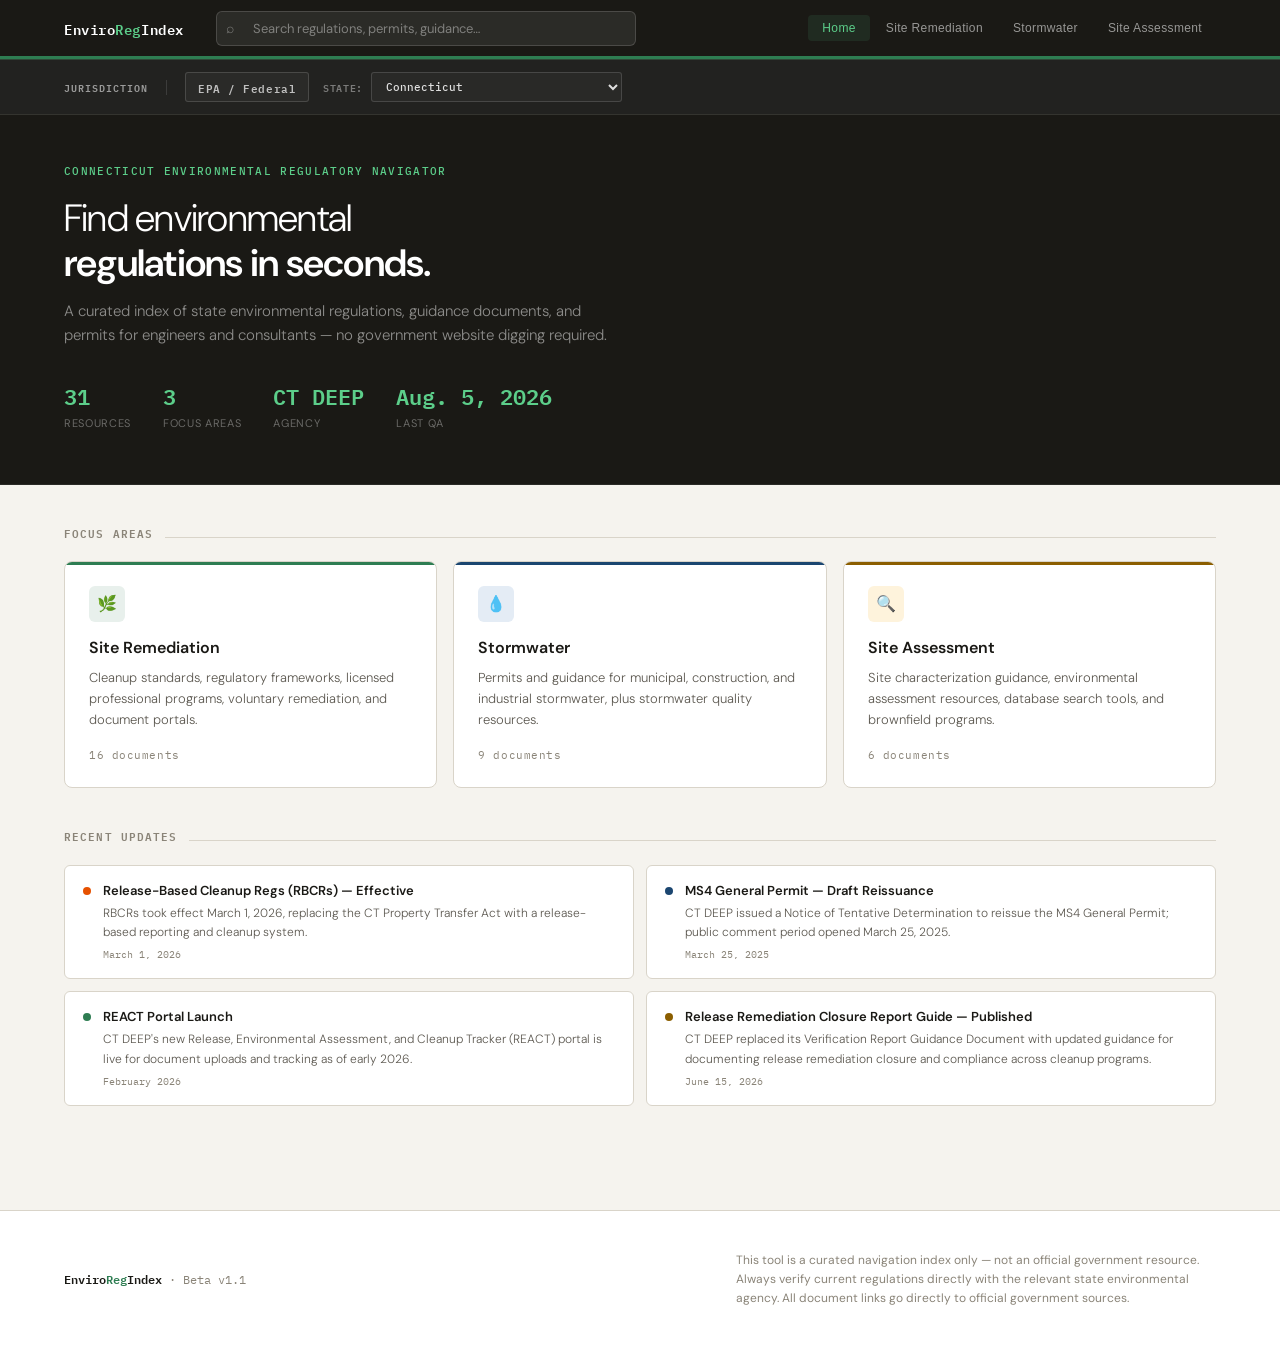
==== directory.html @ 27d166a9 "Add platform landing architecture" ====
<!DOCTYPE html>
<html lang="en">
<head>
  <meta charset="UTF-8">
  <meta name="viewport" content="width=device-width, initial-scale=1.0">
  <title>EnviroRegIndex — Environmental Regulatory Directory</title>

  <!-- Fonts -->
  <link rel="preconnect" href="https://fonts.googleapis.com">
  <link rel="preconnect" href="https://fonts.gstatic.com" crossorigin>
  <link href="https://fonts.googleapis.com/css2?family=IBM+Plex+Mono:wght@400;500;600&family=DM+Sans:ital,opsz,wght@0,9..40,300;0,9..40,400;0,9..40,500;0,9..40,600;1,9..40,300&display=swap" rel="stylesheet">

  <!-- Styles -->
  <link rel="stylesheet" href="styles.css">
</head>
<body>

<!-- ═══════════════════════════════════════════════════════════
     NAVIGATION
═══════════════════════════════════════════════════════════ -->
<nav>
  <div class="nav-inner">
    <span class="nav-logo" onclick="showView('home')" role="button" tabindex="0"
          onkeydown="if(event.key==='Enter') showView('home')">
      Enviro<span>Reg</span>Index
    </span>

    <div class="nav-search-wrap">
      <span class="search-icon" aria-hidden="true">⌕</span>
      <input
        type="search"
        id="globalSearch"
        autocomplete="off"
        placeholder="Search regulations, permits, guidance…"
        oninput="handleGlobalSearch(this.value)"
        aria-label="Search documents"
      >
    </div>

    <div class="nav-tabs" role="tablist">
      <button class="nav-tab active" id="tab-home"        role="tab" onclick="showView('home')">Home</button>
      <!-- Focus-area tabs inserted by app.js -->
      <button class="nav-tab"        id="tab-search"      role="tab" style="display:none">Search</button>
    </div>
  </div>
</nav>

<!-- ═══════════════════════════════════════════════════════════
     JURISDICTION SELECTOR BAR
═══════════════════════════════════════════════════════════ -->
<div class="state-bar" role="navigation" aria-label="Jurisdiction selector">
  <!-- Populated by app.js buildStateBar() -->
  <div class="state-bar-inner" id="state-bar-inner"></div>
</div>


<!-- ═══════════════════════════════════════════════════════════
     HOME VIEW
═══════════════════════════════════════════════════════════ -->
<div id="view-home" class="view active">

  <!-- Hero -->
  <div class="hero">
    <div class="hero-inner">
      <div class="hero-label" id="hero-label">Environmental Regulatory Navigator</div>
      <h1>Find environmental<br><strong>regulations in seconds.</strong></h1>
      <p class="hero-sub">
        A curated index of state environmental regulations, guidance documents, and permits
        for engineers and consultants — no government website digging required.
      </p>
      <div class="hero-stats">
        <div class="stat">
          <span class="stat-num" id="total-resources">—</span>
          <span class="stat-label">Resources</span>
        </div>
        <div class="stat">
          <span class="stat-num" id="focus-area-count">—</span>
          <span class="stat-label">Focus Areas</span>
        </div>
        <div class="stat">
          <span class="stat-num" id="hero-agency">—</span>
          <span class="stat-label">Agency</span>
        </div>
        <div class="stat">
          <span class="stat-num" id="last-qa">—</span>
          <span class="stat-label">Last QA</span>
        </div>
      </div>
    </div>
  </div>

  <!-- Category cards -->
  <div class="section">
    <div class="container">
      <div class="section-header">
        <span class="section-title">Focus Areas</span>
        <div class="section-line"></div>
      </div>
      <div class="cat-grid" id="focus-area-grid"></div>
    </div>
  </div>

  <!-- Recent updates -->
  <div class="section" style="padding-top:0">
    <div class="container">
      <div class="section-header">
        <span class="section-title">Recent Updates</span>
        <div class="section-line"></div>
      </div>
      <!-- Populated by app.js renderRecentUpdates() -->
      <div class="updates-grid" id="recent-updates-grid"></div>
    </div>
  </div>

</div><!-- /view-home -->


<!-- Focus-area views populated by app.js -->
<div id="focus-area-views"></div>


<!-- ═══════════════════════════════════════════════════════════
     SEARCH RESULTS VIEW
═══════════════════════════════════════════════════════════ -->
<div id="view-search" class="view">
  <div class="container">
    <div class="page-header">
      <div class="breadcrumb"><span>Search Results</span></div>
      <h1 class="page-title">Search Results</h1>
    </div>
    <div class="filter-bar">
      <span id="search-result-label" class="result-count"></span>
    </div>
    <div class="doc-list" id="list-search" role="list"></div>
  </div>
</div><!-- /view-search -->


<!-- ═══════════════════════════════════════════════════════════
     FOOTER
═══════════════════════════════════════════════════════════ -->
<footer>
  <div class="footer-inner">
    <div class="footer-logo">
      Enviro<span>Reg</span>Index
      <span style="color:var(--text-muted);font-weight:400"> · Beta v1.1</span>
    </div>
    <p class="footer-note">
      This tool is a curated navigation index only — not an official government resource.
      Always verify current regulations directly with the relevant state environmental agency.
      All document links go directly to official government sources.
    </p>
  </div>
</footer>

<!-- Application script -->
<script src="app.js"></script>

</body>
</html>
---- styles.css ----
/* ============================================================
   EnviroRegIndex — styles.css
   Extracted from ct-env-hub.html. DO NOT change design tokens.
   Mobile improvements: spacing & line-height only.
   ============================================================ */

/* ── Design Tokens ─────────────────────────────────────────── */
:root {
  --bg: #F5F3EE;
  --surface: #FFFFFF;
  --border: #D9D4C9;
  --border-strong: #B5AFA3;
  --text-primary: #1A1915;
  --text-secondary: #5C5850;
  --text-muted: #8A8478;
  --accent-green: #1D5C3A;
  --accent-green-light: #E8F0EC;
  --accent-green-mid: #2E7D52;
  --accent-amber: #8B5E00;
  --accent-amber-light: #FEF3DC;
  --accent-blue: #1B4670;
  --accent-blue-light: #E4ECF5;
  --accent-rust: #7A3020;
  --accent-rust-light: #FAE8E4;
  --tag-bg: #EDEAE4;
  --tag-text: #4A4740;
}

/* ── Reset ──────────────────────────────────────────────────── */
* { box-sizing: border-box; }

body {
  font-family: 'DM Sans', sans-serif;
  background: var(--bg);
  color: var(--text-primary);
  min-height: 100vh;
  margin: 0;
  /* Mobile: slightly looser base line-height */
  line-height: 1.5;
}

.mono { font-family: 'IBM Plex Mono', monospace; }

/* ── Navigation ─────────────────────────────────────────────── */
nav {
  background: var(--text-primary);
  border-bottom: 3px solid var(--accent-green-mid);
  position: sticky;
  top: 0;
  z-index: 100;
}

.nav-inner {
  max-width: 1200px;
  margin: 0 auto;
  padding: 0 24px;
  display: flex;
  align-items: center;
  gap: 32px;
  height: 56px;
}

.nav-logo {
  font-family: 'IBM Plex Mono', monospace;
  font-size: 14px;
  font-weight: 600;
  color: #FFFFFF;
  letter-spacing: 0.04em;
  text-decoration: none;
  flex-shrink: 0;
  cursor: pointer;
}

.nav-logo span { color: #5CCE8A; }

.nav-search-wrap {
  flex: 1;
  max-width: 420px;
  position: relative;
}

#globalSearch {
  width: 100%;
  padding: 8px 12px 8px 36px;
  background: rgba(255,255,255,0.08);
  border: 1px solid rgba(255,255,255,0.15);
  border-radius: 6px;
  color: #FFFFFF;
  font-family: 'DM Sans', sans-serif;
  font-size: 13px;
  outline: none;
  transition: border-color 0.2s;
}

#globalSearch::placeholder { color: rgba(255,255,255,0.4); }
#globalSearch:focus {
  border-color: rgba(92,206,138,0.5);
  background: rgba(255,255,255,0.12);
}

.search-icon {
  position: absolute;
  left: 10px;
  top: 50%;
  transform: translateY(-50%);
  color: rgba(255,255,255,0.4);
  font-size: 14px;
  pointer-events: none;
}

.nav-tabs {
  display: flex;
  gap: 2px;
  margin-left: auto;
}

.nav-tab {
  padding: 6px 14px;
  font-size: 12px;
  font-weight: 500;
  letter-spacing: 0.03em;
  text-decoration: none;
  color: rgba(255,255,255,0.55);
  border-radius: 4px;
  transition: all 0.15s;
  cursor: pointer;
  border: none;
  background: none;
  white-space: nowrap;
}

.nav-tab:hover { color: #FFFFFF; background: rgba(255,255,255,0.08); }
.nav-tab.active { color: #5CCE8A; background: rgba(92,206,138,0.1); }

/* ── Jurisdiction Selector ──────────────────────────────────── */
/*
 * Sits below the nav. Visually consistent with existing design language:
 * monospace labels, border-based, dark background strip.
 */
.state-bar {
  background: #222220;
  border-top: 1px solid rgba(92,206,138,0.22);
  border-bottom: 1px solid #34342F;
  padding: 0;
}

.state-bar-inner {
  max-width: 1200px;
  margin: 0 auto;
  padding: 0 24px;
  display: flex;
  align-items: center;
  gap: 18px;
  min-height: 54px;
}

.state-bar-label {
  font-family: 'IBM Plex Mono', monospace;
  font-size: 10px;
  font-weight: 600;
  letter-spacing: 0.1em;
  text-transform: uppercase;
  color: rgba(255,255,255,0.55);
  padding-right: 18px;
  border-right: 1px solid rgba(255,255,255,0.12);
  white-space: nowrap;
  flex-shrink: 0;
}

.jurisdiction-controls {
  display: flex;
  align-items: center;
  gap: 14px;
}

.federal-jurisdiction-btn {
  font-family: 'IBM Plex Mono', monospace;
  font-size: 11px;
  font-weight: 600;
  letter-spacing: 0.05em;
  color: rgba(255,255,255,0.7);
  background: rgba(255,255,255,0.04);
  border: 1px solid rgba(255,255,255,0.14);
  border-radius: 3px;
  padding: 0 12px;
  height: 30px;
  cursor: pointer;
  transition: color 0.15s, background 0.15s, border-color 0.15s;
  white-space: nowrap;
}

.federal-jurisdiction-btn:hover {
  color: #FFFFFF;
  border-color: rgba(92,206,138,0.5);
}

.federal-jurisdiction-btn.active {
  color: #5CCE8A;
  background: rgba(92,206,138,0.1);
  border-color: rgba(92,206,138,0.55);
}

.federal-jurisdiction-btn:focus-visible,
.state-select:focus-visible {
  outline: 2px solid #5CCE8A;
  outline-offset: 2px;
}

.state-select-label {
  display: flex;
  align-items: center;
  gap: 8px;
  font-family: 'IBM Plex Mono', monospace;
  font-size: 10px;
  font-weight: 600;
  letter-spacing: 0.06em;
  text-transform: uppercase;
  color: rgba(255,255,255,0.4);
}

.state-select {
  min-width: 190px;
  height: 30px;
  padding: 0 30px 0 10px;
  font-family: 'IBM Plex Mono', monospace;
  font-size: 11px;
  font-weight: 500;
  color: rgba(255,255,255,0.85);
  background: #292927;
  border: 1px solid rgba(255,255,255,0.14);
  border-radius: 3px;
  cursor: pointer;
  color-scheme: dark;
}

/* State loading indicator */
.state-loading {
  display: none;
  align-items: center;
  gap: 8px;
  margin-left: auto;
  font-family: 'IBM Plex Mono', monospace;
  font-size: 10px;
  color: rgba(255,255,255,0.3);
  letter-spacing: 0.05em;
}
.state-loading.visible { display: flex; }

.state-loading-dot {
  width: 5px;
  height: 5px;
  border-radius: 50%;
  background: #5CCE8A;
  animation: pulse 1s ease-in-out infinite;
}
@keyframes pulse {
  0%, 100% { opacity: 0.3; }
  50% { opacity: 1; }
}

/* ── Layout ─────────────────────────────────────────────────── */
.container {
  max-width: 1200px;
  margin: 0 auto;
  padding: 0 24px;
}

/* ── Hero ───────────────────────────────────────────────────── */
.hero {
  background: var(--text-primary);
  padding: 48px 0 52px;
  border-bottom: 1px solid #2A2A26;
}

.hero-inner {
  max-width: 1200px;
  margin: 0 auto;
  padding: 0 24px;
}

.hero-label {
  font-family: 'IBM Plex Mono', monospace;
  font-size: 11px;
  font-weight: 500;
  letter-spacing: 0.12em;
  text-transform: uppercase;
  color: #5CCE8A;
  margin-bottom: 16px;
}

.hero h1 {
  font-size: 38px;
  font-weight: 300;
  color: #FFFFFF;
  line-height: 1.2;
  margin: 0 0 12px;
  letter-spacing: -0.02em;
}

.hero h1 strong { font-weight: 600; }

.hero-sub {
  color: rgba(255,255,255,0.5);
  font-size: 15px;
  font-weight: 300;
  margin: 0 0 32px;
  max-width: 560px;
  line-height: 1.65;
}

.hero-stats {
  display: flex;
  gap: 32px;
  flex-wrap: wrap;
}

.stat {
  display: flex;
  flex-direction: column;
  gap: 2px;
}

.stat-num {
  font-family: 'IBM Plex Mono', monospace;
  font-size: 22px;
  font-weight: 600;
  color: #5CCE8A;
}

.stat-label {
  font-size: 11px;
  font-weight: 400;
  letter-spacing: 0.06em;
  text-transform: uppercase;
  color: rgba(255,255,255,0.35);
}

/* ── Section chrome ─────────────────────────────────────────── */
.section { padding: 40px 0; }

.section-header {
  display: flex;
  align-items: baseline;
  gap: 12px;
  margin-bottom: 20px;
}

.section-title {
  font-size: 11px;
  font-weight: 600;
  letter-spacing: 0.1em;
  text-transform: uppercase;
  color: var(--text-muted);
  font-family: 'IBM Plex Mono', monospace;
  white-space: nowrap;
}

.section-line {
  flex: 1;
  height: 1px;
  background: var(--border);
}

/* ── Category cards (home) ──────────────────────────────────── */
.cat-grid {
  display: grid;
  grid-template-columns: repeat(3, 1fr);
  gap: 16px;
}

.cat-card {
  background: var(--surface);
  border: 1px solid var(--border);
  border-radius: 8px;
  padding: 24px;
  cursor: pointer;
  transition: all 0.18s;
  text-decoration: none;
  display: block;
  position: relative;
  overflow: hidden;
  color: inherit;
}

.cat-card::before {
  content: '';
  position: absolute;
  top: 0;
  left: 0;
  right: 0;
  height: 3px;
}

.cat-card.focus-theme-0::before { background: var(--accent-green-mid); }
.cat-card.focus-theme-1::before { background: var(--accent-blue); }
.cat-card.focus-theme-2::before { background: var(--accent-amber); }

.cat-card:hover {
  border-color: var(--border-strong);
  box-shadow: 0 4px 16px rgba(0,0,0,0.07);
  transform: translateY(-1px);
}

.cat-icon {
  width: 36px;
  height: 36px;
  border-radius: 6px;
  display: flex;
  align-items: center;
  justify-content: center;
  font-size: 16px;
  margin-bottom: 14px;
}

.cat-card.focus-theme-0 .cat-icon { background: var(--accent-green-light); }
.cat-card.focus-theme-1 .cat-icon { background: var(--accent-blue-light); }
.cat-card.focus-theme-2 .cat-icon { background: var(--accent-amber-light); }

.cat-card h3 {
  font-size: 16px;
  font-weight: 600;
  margin: 0 0 8px;
  color: var(--text-primary);
}

.cat-card p {
  font-size: 13px;
  color: var(--text-secondary);
  line-height: 1.6;
  margin: 0 0 16px;
  font-weight: 300;
}

.cat-count {
  font-family: 'IBM Plex Mono', monospace;
  font-size: 11px;
  color: var(--text-muted);
  letter-spacing: 0.05em;
}

/* ── Views ──────────────────────────────────────────────────── */
.view { display: none; }
.view.active { display: block; }

/* ── Document list ──────────────────────────────────────────── */
.doc-list {
  display: flex;
  flex-direction: column;
  gap: 2px;
  /* Mobile: add bottom breathing room */
  padding-bottom: 24px;
}

.doc-item {
  background: var(--surface);
  border: 1px solid var(--border);
  border-radius: 6px;
  padding: 16px 20px;
  display: flex;
  align-items: flex-start;
  gap: 16px;
  transition: border-color 0.15s;
}

.doc-item:hover { border-color: var(--border-strong); }

/* Badge */
.doc-type-badge {
  font-family: 'IBM Plex Mono', monospace;
  font-size: 9px;
  font-weight: 600;
  letter-spacing: 0.08em;
  text-transform: uppercase;
  padding: 3px 7px;
  border-radius: 3px;
  flex-shrink: 0;
  margin-top: 2px;
  white-space: nowrap;
}

.badge-regulation { background: #EEF2E8; color: #3B6B28; }
.badge-guidance   { background: #E4ECF5; color: #1B4670; }
.badge-permit     { background: #FEF3DC; color: #8B5E00; }
.badge-policy     { background: #FAE8E4; color: #7A3020; }
.badge-form       { background: var(--tag-bg); color: var(--tag-text); }
.badge-manual     { background: #F0EBF8; color: #5B3D80; }

/* Doc body */
.doc-body {
  flex: 1;
  min-width: 0;
}

.doc-meta {
  display: flex;
  align-items: center;
  gap: 8px;
  margin-bottom: 4px;
  flex-wrap: wrap;
}

.doc-subcat {
  font-family: 'IBM Plex Mono', monospace;
  font-size: 10px;
  font-weight: 500;
  letter-spacing: 0.08em;
  text-transform: uppercase;
  color: var(--text-muted);
}

.doc-dot { color: var(--border-strong); font-size: 10px; }

.doc-updated {
  font-size: 11px;
  color: var(--text-muted);
}

.doc-title {
  font-size: 14px;
  font-weight: 600;
  color: var(--text-primary);
  margin: 0 0 5px;
  line-height: 1.45;
}

.doc-desc {
  font-size: 13px;
  color: var(--text-secondary);
  font-weight: 300;
  line-height: 1.65;
  margin: 0 0 10px;
}

.doc-footer {
  display: flex;
  align-items: flex-end;
  justify-content: space-between;
  gap: 12px;
}

.doc-tags {
  display: flex;
  flex-wrap: wrap;
  gap: 4px;
}

.doc-verified {
  flex-shrink: 0;
  color: var(--text-secondary);
  font-size: 13px;
  font-weight: 300;
  line-height: 1.65;
  white-space: nowrap;
}

.tag {
  font-family: 'IBM Plex Mono', monospace;
  font-size: 10px;
  padding: 2px 7px;
  background: var(--tag-bg);
  color: var(--tag-text);
  border-radius: 3px;
  letter-spacing: 0.03em;
}

/* Doc action buttons */
.doc-actions {
  display: flex;
  gap: 8px;
  align-items: flex-start;
  flex-shrink: 0;
  margin-top: 2px;
}

/* Doc link button */
.doc-link {
  flex-shrink: 0;
  display: inline-flex;
  align-items: center;
  gap: 6px;
  padding: 7px 14px;
  border: 1px solid var(--border-strong);
  border-radius: 5px;
  font-size: 12px;
  font-weight: 500;
  color: var(--text-primary);
  text-decoration: none;
  transition: all 0.15s;
  white-space: nowrap;
  align-self: flex-start;
}

.doc-link:hover {
  background: var(--text-primary);
  color: #FFFFFF;
  border-color: var(--text-primary);
}

.doc-link-primary {
  background: var(--accent-green-light);
  border-color: rgba(46, 125, 82, 0.28);
  color: var(--accent-green);
}

.doc-link-primary:hover {
  background: var(--accent-green);
  color: #FFFFFF;
  border-color: var(--accent-green);
}

.doc-link svg { width: 12px; height: 12px; }

/* ── Filter bar ─────────────────────────────────────────────── */
.filter-bar {
  display: flex;
  gap: 8px;
  margin-bottom: 20px;
  flex-wrap: wrap;
  align-items: center;
}

.filter-btn {
  padding: 6px 14px;
  border: 1px solid var(--border);
  border-radius: 20px;
  font-size: 12px;
  font-weight: 500;
  background: var(--surface);
  color: var(--text-secondary);
  cursor: pointer;
  transition: all 0.15s;
  white-space: nowrap;
}

.filter-btn:hover {
  border-color: var(--border-strong);
  color: var(--text-primary);
}

.filter-btn.active {
  background: var(--text-primary);
  color: #FFFFFF;
  border-color: var(--text-primary);
}

.result-count {
  font-family: 'IBM Plex Mono', monospace;
  font-size: 11px;
  color: var(--text-muted);
  margin-left: auto;
  padding: 6px 0;
}

/* ── Page header (category pages) ──────────────────────────── */
.page-header {
  padding: 32px 0 24px;
  border-bottom: 1px solid var(--border);
  margin-bottom: 32px;
}

.breadcrumb {
  font-family: 'IBM Plex Mono', monospace;
  font-size: 11px;
  color: var(--text-muted);
  letter-spacing: 0.05em;
  margin-bottom: 8px;
  display: flex;
  align-items: center;
  gap: 6px;
  flex-wrap: wrap;
}

.breadcrumb a {
  color: var(--accent-green-mid);
  text-decoration: none;
}

.breadcrumb a:hover { text-decoration: underline; }

.page-title {
  font-size: 26px;
  font-weight: 300;
  letter-spacing: -0.01em;
  margin: 0 0 8px;
  line-height: 1.25;
}

.page-title strong { font-weight: 600; }

.page-desc {
  font-size: 14px;
  color: var(--text-secondary);
  font-weight: 300;
  max-width: 600px;
  line-height: 1.65;
}

/* Category colour bar (page headers) */
.cat-header-bar {
  height: 4px;
  border-radius: 2px;
  margin-bottom: 8px;
  display: inline-block;
  width: 40px;
}

.color-green { background: var(--accent-green-mid); }
.color-blue  { background: var(--accent-blue); }
.color-amber { background: var(--accent-amber); }

/* ── Recent updates ─────────────────────────────────────────── */
.updates-grid {
  display: grid;
  grid-template-columns: repeat(2, 1fr);
  gap: 12px;
}

.update-card {
  background: var(--surface);
  border: 1px solid var(--border);
  border-radius: 6px;
  padding: 16px 18px;
  display: flex;
  gap: 12px;
  align-items: flex-start;
}

.update-dot {
  width: 8px;
  height: 8px;
  border-radius: 50%;
  flex-shrink: 0;
  margin-top: 5px;
}

.update-card h4 {
  font-size: 13px;
  font-weight: 600;
  margin: 0 0 4px;
  line-height: 1.4;
}

.update-card p {
  font-size: 12px;
  color: var(--text-secondary);
  margin: 0;
  font-weight: 300;
  line-height: 1.6;
}

.update-date {
  font-family: 'IBM Plex Mono', monospace;
  font-size: 10px;
  color: var(--text-muted);
  margin-top: 5px;
  display: block;
}

/* ── Empty state ────────────────────────────────────────────── */
.empty-state {
  text-align: center;
  padding: 60px 20px;
  color: var(--text-muted);
}

.empty-state .empty-icon { font-size: 40px; margin-bottom: 12px; }

.empty-state h3 {
  font-size: 16px;
  font-weight: 500;
  margin: 0 0 6px;
  color: var(--text-secondary);
}

.empty-state p { font-size: 13px; margin: 0; line-height: 1.6; }

/* Coming soon state */
.coming-soon-state {
  text-align: center;
  padding: 72px 20px;
  color: var(--text-muted);
}

.coming-soon-state .cs-icon {
  font-size: 36px;
  margin-bottom: 16px;
}

.coming-soon-state h3 {
  font-size: 18px;
  font-weight: 600;
  color: var(--text-secondary);
  margin: 0 0 8px;
}

.coming-soon-state p {
  font-size: 13px;
  color: var(--text-muted);
  max-width: 360px;
  margin: 0 auto;
  line-height: 1.65;
}

.coming-soon-state .cs-state-name {
  font-family: 'IBM Plex Mono', monospace;
  font-size: 11px;
  letter-spacing: 0.08em;
  background: var(--tag-bg);
  color: var(--tag-text);
  padding: 3px 10px;
  border-radius: 3px;
  display: inline-block;
  margin-bottom: 20px;
}

/* ── Search highlight ───────────────────────────────────────── */
mark {
  background: #FFFACD;
  color: inherit;
  border-radius: 2px;
  padding: 0 1px;
}

/* ── Footer ─────────────────────────────────────────────────── */
footer {
  margin-top: 64px;
  border-top: 1px solid var(--border);
  padding: 28px 0;
  background: var(--surface);
}

.footer-inner {
  max-width: 1200px;
  margin: 0 auto;
  padding: 0 24px;
  display: flex;
  align-items: center;
  justify-content: space-between;
  flex-wrap: wrap;
  gap: 12px;
}

.footer-logo {
  font-family: 'IBM Plex Mono', monospace;
  font-size: 12px;
  font-weight: 600;
  color: var(--text-primary);
}

.footer-logo span { color: var(--accent-green-mid); }

.footer-note {
  font-size: 12px;
  color: var(--text-muted);
  max-width: 480px;
  line-height: 1.6;
}

.footer-note a { color: var(--accent-green-mid); text-decoration: none; }
.footer-note a:hover { text-decoration: underline; }

/* ── Responsive / Mobile ────────────────────────────────────── */

/* Tablet */
@media (max-width: 1100px) {
  .nav-tabs { display: none; }
}

/* Mobile */
@media (max-width: 768px) {

  /* Nav */
  .nav-inner { gap: 12px; padding: 0 16px; }
  .nav-tabs  { display: none; }
  .nav-search-wrap { max-width: none; }

  /* Jurisdiction bar */
  .state-bar-inner {
    padding: 10px 16px;
    align-items: flex-start;
    gap: 8px;
    flex-direction: column;
  }
  .state-bar-label {
    padding: 0;
    border: 0;
  }
  .jurisdiction-controls {
    width: 100%;
    gap: 10px;
  }
  .state-select-label {
    flex: 1;
  }
  .state-select {
    min-width: 0;
    width: 100%;
  }

  /* Hero */
  .hero { padding: 32px 0 36px; }
  .hero-inner { padding: 0 16px; }
  .hero h1 { font-size: 26px; line-height: 1.25; }
  .hero-sub { font-size: 14px; margin-bottom: 24px; }
  .hero-stats { gap: 20px; }
  .stat-num { font-size: 18px; }

  /* Layout */
  .container { padding: 0 16px; }

  /* Cards */
  .cat-grid { grid-template-columns: 1fr; gap: 12px; }
  .cat-card { padding: 20px; }
  .cat-card p { line-height: 1.65; }

  /* Section */
  .section { padding: 28px 0; }

  /* Doc items: stack vertically */
  .doc-item {
    flex-direction: column;
    gap: 12px;
    padding: 16px;
  }

  /* Badge sits on top in mobile stacked layout */
  .doc-type-badge { align-self: flex-start; }

  .doc-actions {
    width: 100%;
    flex-direction: column;
    gap: 8px;
  }

  /* Link becomes full-width on mobile */
  .doc-link {
    align-self: stretch;
    justify-content: center;
    padding: 10px 14px;
  }

  /* Text improvements */
  .doc-title  { font-size: 14px; line-height: 1.5; }
  .doc-desc   { font-size: 13px; line-height: 1.7; }

  /* Page header */
  .page-header { padding: 24px 0 20px; margin-bottom: 24px; }
  .page-title  { font-size: 22px; }
  .page-desc   { font-size: 13px; line-height: 1.7; }

  /* Updates */
  .updates-grid { grid-template-columns: 1fr; }
  .update-card  { padding: 14px 16px; }
  .update-card h4 { font-size: 13px; line-height: 1.45; }
  .update-card p  { font-size: 12px; line-height: 1.65; }

  /* Filter bar: allow horizontal scroll */
  .filter-bar {
    flex-wrap: nowrap;
    overflow-x: auto;
    scrollbar-width: none;
    -ms-overflow-style: none;
    padding-bottom: 4px;
    gap: 6px;
  }
  .filter-bar::-webkit-scrollbar { display: none; }
  .result-count { display: none; }

  /* Footer */
  footer { margin-top: 40px; }
  .footer-inner { flex-direction: column; align-items: flex-start; gap: 8px; }
  .footer-note  { max-width: 100%; }
}

/* Very small phones */
@media (max-width: 380px) {
  .hero h1 { font-size: 22px; }
  .federal-jurisdiction-btn { padding: 0 9px; font-size: 10px; }
  .state-select-label { gap: 5px; }
  .state-select { padding-left: 7px; font-size: 10px; }
}
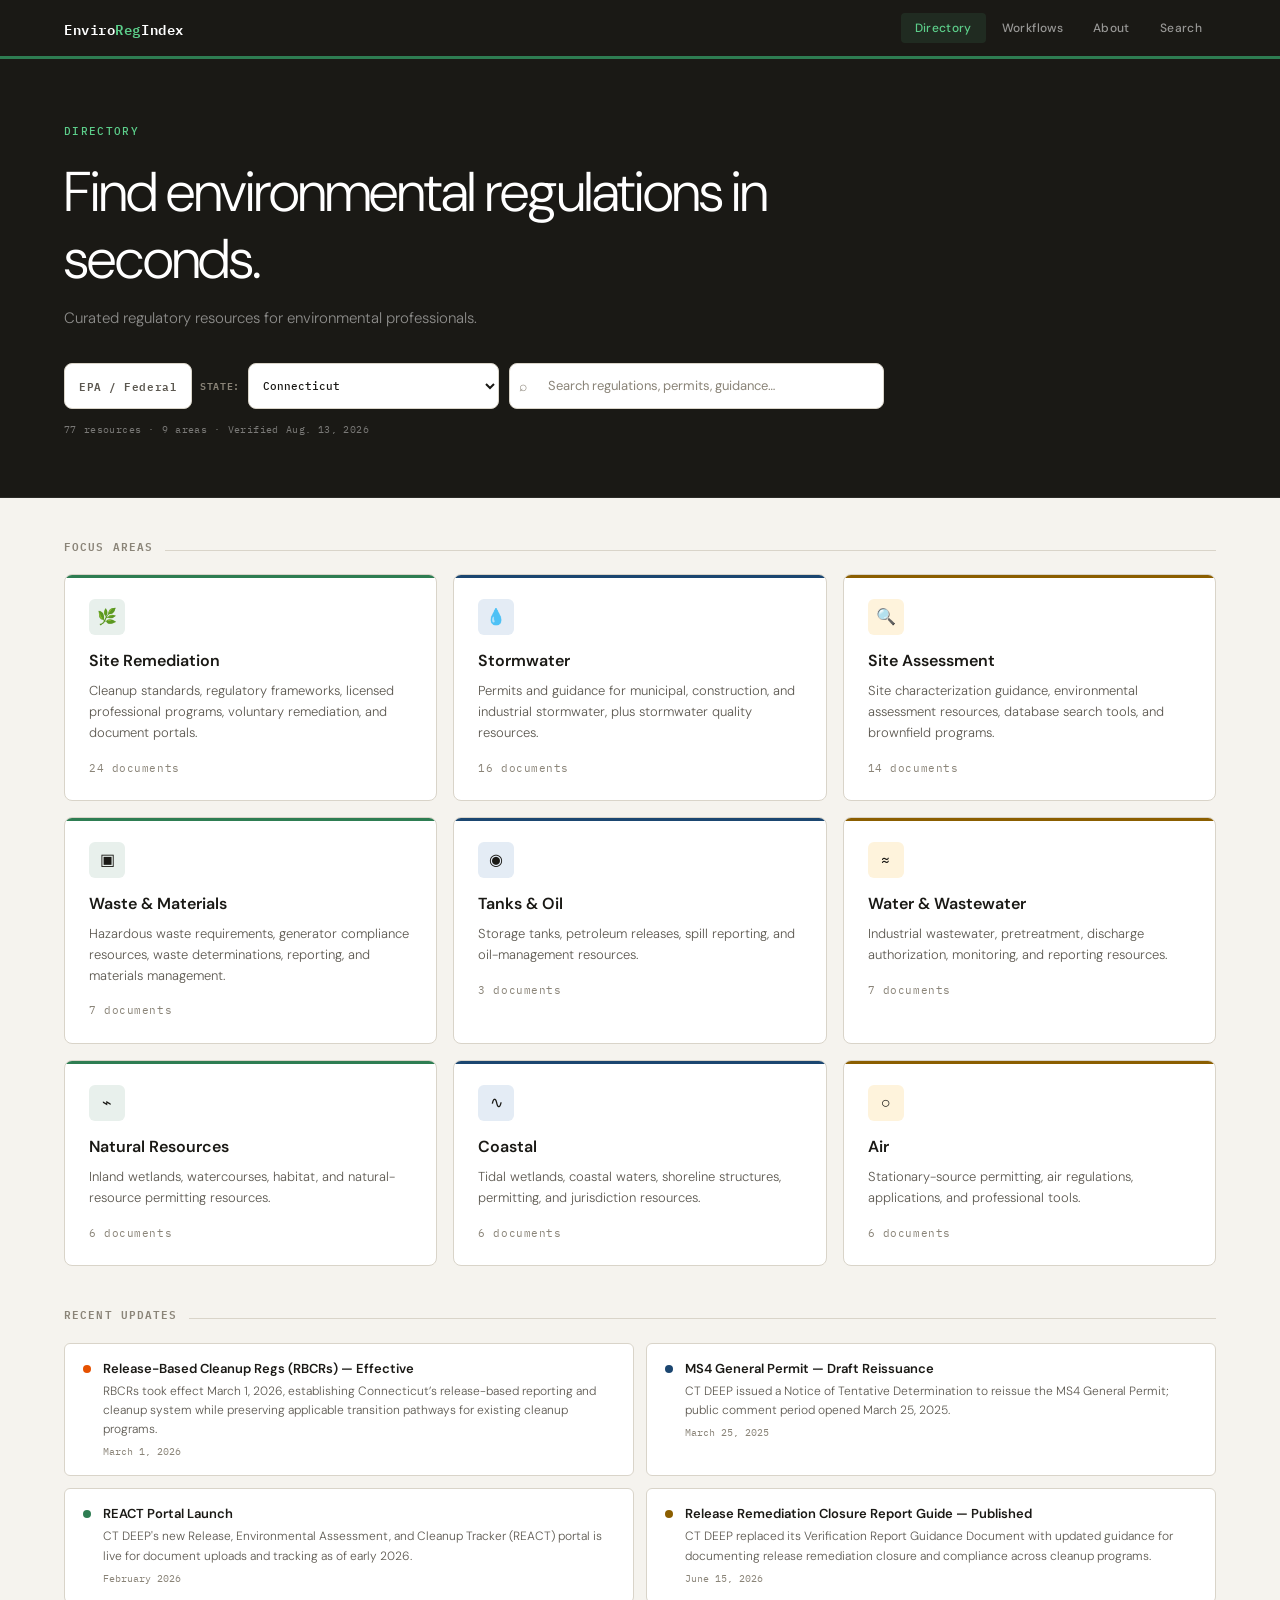
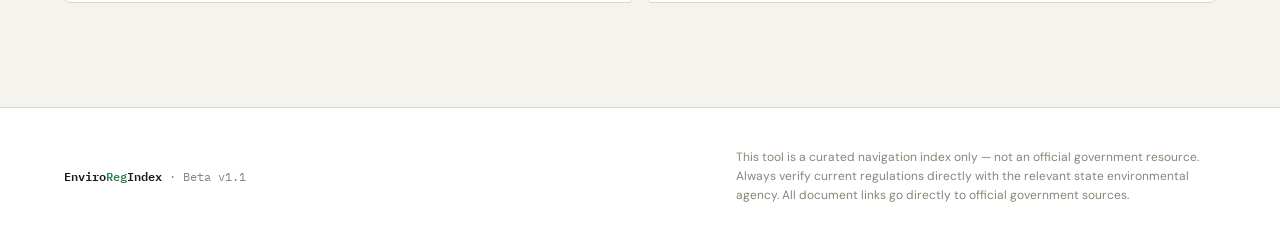
==== commit d6f3be1b: "Simplify Directory navigation and hero" ====
--- a/directory.html
+++ b/directory.html
@@ -20,74 +20,59 @@
 ═══════════════════════════════════════════════════════════ -->
 <nav>
   <div class="nav-inner">
-    <span class="nav-logo" onclick="showView('home')" role="button" tabindex="0"
-          onkeydown="if(event.key==='Enter') showView('home')">
+    <a class="nav-logo" href="/" aria-label="EnviroRegIndex platform home">
       Enviro<span>Reg</span>Index
-    </span>
+    </a>
 
-    <div class="nav-search-wrap">
-      <span class="search-icon" aria-hidden="true">⌕</span>
-      <input
-        type="search"
-        id="globalSearch"
-        autocomplete="off"
-        placeholder="Search regulations, permits, guidance…"
-        oninput="handleGlobalSearch(this.value)"
-        aria-label="Search documents"
-      >
-    </div>
-
-    <div class="nav-tabs" role="tablist">
-      <button class="nav-tab active" id="tab-home"        role="tab" onclick="showView('home')">Home</button>
-      <!-- Focus-area tabs inserted by app.js -->
-      <button class="nav-tab"        id="tab-search"      role="tab" style="display:none">Search</button>
+    <div class="nav-tabs" aria-label="Primary navigation">
+      <a class="nav-tab active" id="tab-home" href="directory.html">Directory</a>
+      <a class="nav-tab" href="tasks.html">Workflows</a>
+      <a class="nav-tab" href="#">About</a>
+      <a class="nav-tab" href="#globalSearch">Search</a>
+      <span class="nav-tab" id="tab-search" hidden>Search results</span>
     </div>
   </div>
 </nav>
 
 <!-- ═══════════════════════════════════════════════════════════
-     JURISDICTION SELECTOR BAR
-═══════════════════════════════════════════════════════════ -->
-<div class="state-bar" role="navigation" aria-label="Jurisdiction selector">
-  <!-- Populated by app.js buildStateBar() -->
-  <div class="state-bar-inner" id="state-bar-inner"></div>
-</div>
-
-
-<!-- ═══════════════════════════════════════════════════════════
      HOME VIEW
 ═══════════════════════════════════════════════════════════ -->
-<div id="view-home" class="view active">
-
-  <!-- Hero -->
-  <div class="hero">
+<!-- Directory controls remain available while viewing search results. -->
+  <div class="hero" id="directory-hero">
     <div class="hero-inner">
-      <div class="hero-label" id="hero-label">Environmental Regulatory Navigator</div>
-      <h1>Find environmental<br><strong>regulations in seconds.</strong></h1>
+      <div class="hero-label">Directory</div>
+      <h1>Find environmental regulations in seconds.</h1>
       <p class="hero-sub">
-        A curated index of state environmental regulations, guidance documents, and permits
-        for engineers and consultants — no government website digging required.
+        Curated regulatory resources for environmental professionals.
       </p>
-      <div class="hero-stats">
-        <div class="stat">
-          <span class="stat-num" id="total-resources">—</span>
-          <span class="stat-label">Resources</span>
+      <div class="directory-tools">
+        <div class="state-bar" role="group" aria-label="Jurisdiction selector">
+          <div class="state-bar-inner" id="state-bar-inner"></div>
         </div>
-        <div class="stat">
-          <span class="stat-num" id="focus-area-count">—</span>
-          <span class="stat-label">Focus Areas</span>
+        <div class="directory-search-wrap">
+          <span class="search-icon" aria-hidden="true">⌕</span>
+          <input
+            type="search"
+            id="globalSearch"
+            autocomplete="off"
+            placeholder="Search regulations, permits, guidance…"
+            oninput="handleGlobalSearch(this.value)"
+            aria-label="Search documents"
+          >
         </div>
-        <div class="stat">
-          <span class="stat-num" id="hero-agency">—</span>
-          <span class="stat-label">Agency</span>
-        </div>
-        <div class="stat">
-          <span class="stat-num" id="last-qa">—</span>
-          <span class="stat-label">Last QA</span>
-        </div>
+      </div>
+      <div class="hero-context" aria-live="polite">
+        <span id="total-resources">—</span> resources
+        <span aria-hidden="true">·</span>
+        <span id="focus-area-count">—</span> areas
+        <span aria-hidden="true">·</span>
+        Verified <span id="last-qa">—</span>
+        <span class="state-loading" id="state-loading"><span class="state-loading-dot"></span>Loading…</span>
       </div>
     </div>
   </div>
+
+<div id="view-home" class="view active">
 
   <!-- Category cards -->
   <div class="section">
@@ -154,6 +139,7 @@
 </footer>
 
 <!-- Application script -->
+<script src="jurisdictions.js"></script>
 <script src="app.js"></script>
 
 </body>
--- a/styles.css
+++ b/styles.css
@@ -56,7 +56,7 @@
   padding: 0 24px;
   display: flex;
   align-items: center;
-  gap: 32px;
+  gap: 24px;
   height: 56px;
 }
 
@@ -73,29 +73,23 @@
 
 .nav-logo span { color: #5CCE8A; }
 
-.nav-search-wrap {
-  flex: 1;
-  max-width: 420px;
-  position: relative;
-}
-
 #globalSearch {
   width: 100%;
   padding: 8px 12px 8px 36px;
-  background: rgba(255,255,255,0.08);
-  border: 1px solid rgba(255,255,255,0.15);
-  border-radius: 6px;
-  color: #FFFFFF;
+  background: var(--surface);
+  border: 1px solid var(--border);
+  border-radius: 8px;
+  color: var(--text-primary);
   font-family: 'DM Sans', sans-serif;
   font-size: 13px;
   outline: none;
   transition: border-color 0.2s;
 }
 
-#globalSearch::placeholder { color: rgba(255,255,255,0.4); }
+#globalSearch::placeholder { color: var(--text-muted); }
 #globalSearch:focus {
-  border-color: rgba(92,206,138,0.5);
-  background: rgba(255,255,255,0.12);
+  border-color: var(--accent-green-mid);
+  box-shadow: 0 0 0 3px rgba(46,125,82,0.12);
 }
 
 .search-icon {
@@ -103,7 +97,7 @@
   left: 10px;
   top: 50%;
   transform: translateY(-50%);
-  color: rgba(255,255,255,0.4);
+  color: var(--text-muted);
   font-size: 14px;
   pointer-events: none;
 }
@@ -133,44 +127,20 @@
 .nav-tab.active { color: #5CCE8A; background: rgba(92,206,138,0.1); }
 
 /* ── Jurisdiction Selector ──────────────────────────────────── */
-/*
- * Sits below the nav. Visually consistent with existing design language:
- * monospace labels, border-based, dark background strip.
- */
 .state-bar {
-  background: #222220;
-  border-top: 1px solid rgba(92,206,138,0.22);
-  border-bottom: 1px solid #34342F;
-  padding: 0;
+  flex: 0 0 auto;
 }
 
 .state-bar-inner {
-  max-width: 1200px;
-  margin: 0 auto;
-  padding: 0 24px;
-  display: flex;
-  align-items: center;
-  gap: 18px;
-  min-height: 54px;
-}
-
-.state-bar-label {
-  font-family: 'IBM Plex Mono', monospace;
-  font-size: 10px;
-  font-weight: 600;
-  letter-spacing: 0.1em;
-  text-transform: uppercase;
-  color: rgba(255,255,255,0.55);
-  padding-right: 18px;
-  border-right: 1px solid rgba(255,255,255,0.12);
-  white-space: nowrap;
-  flex-shrink: 0;
+  display: flex;
+  align-items: center;
+  min-height: 46px;
 }
 
 .jurisdiction-controls {
   display: flex;
   align-items: center;
-  gap: 14px;
+  gap: 8px;
 }
 
 .federal-jurisdiction-btn {
@@ -178,26 +148,26 @@
   font-size: 11px;
   font-weight: 600;
   letter-spacing: 0.05em;
-  color: rgba(255,255,255,0.7);
-  background: rgba(255,255,255,0.04);
-  border: 1px solid rgba(255,255,255,0.14);
-  border-radius: 3px;
-  padding: 0 12px;
-  height: 30px;
+  color: var(--text-secondary);
+  background: var(--surface);
+  border: 1px solid var(--border);
+  border-radius: 8px;
+  padding: 0 14px;
+  height: 46px;
   cursor: pointer;
   transition: color 0.15s, background 0.15s, border-color 0.15s;
   white-space: nowrap;
 }
 
 .federal-jurisdiction-btn:hover {
-  color: #FFFFFF;
-  border-color: rgba(92,206,138,0.5);
+  color: var(--accent-green);
+  border-color: var(--border-strong);
 }
 
 .federal-jurisdiction-btn.active {
-  color: #5CCE8A;
-  background: rgba(92,206,138,0.1);
-  border-color: rgba(92,206,138,0.55);
+  color: var(--accent-green);
+  background: var(--accent-green-light);
+  border-color: rgba(46,125,82,0.45);
 }
 
 .federal-jurisdiction-btn:focus-visible,
@@ -215,22 +185,21 @@
   font-weight: 600;
   letter-spacing: 0.06em;
   text-transform: uppercase;
-  color: rgba(255,255,255,0.4);
+  color: var(--text-muted);
 }
 
 .state-select {
   min-width: 190px;
-  height: 30px;
+  height: 46px;
   padding: 0 30px 0 10px;
   font-family: 'IBM Plex Mono', monospace;
   font-size: 11px;
   font-weight: 500;
-  color: rgba(255,255,255,0.85);
-  background: #292927;
-  border: 1px solid rgba(255,255,255,0.14);
-  border-radius: 3px;
+  color: var(--text-primary);
+  background: var(--surface);
+  border: 1px solid var(--border);
+  border-radius: 8px;
   cursor: pointer;
-  color-scheme: dark;
 }
 
 /* State loading indicator */
@@ -238,10 +207,10 @@
   display: none;
   align-items: center;
   gap: 8px;
-  margin-left: auto;
+  margin-left: 8px;
   font-family: 'IBM Plex Mono', monospace;
   font-size: 10px;
-  color: rgba(255,255,255,0.3);
+  color: rgba(255,255,255,0.45);
   letter-spacing: 0.05em;
 }
 .state-loading.visible { display: flex; }
@@ -268,7 +237,7 @@
 /* ── Hero ───────────────────────────────────────────────────── */
 .hero {
   background: var(--text-primary);
-  padding: 48px 0 52px;
+  padding: 64px 0 60px;
   border-bottom: 1px solid #2A2A26;
 }
 
@@ -285,15 +254,16 @@
   letter-spacing: 0.12em;
   text-transform: uppercase;
   color: #5CCE8A;
-  margin-bottom: 16px;
+  margin-bottom: 18px;
 }
 
 .hero h1 {
-  font-size: 38px;
+  font-size: clamp(36px, 5vw, 56px);
   font-weight: 300;
   color: #FFFFFF;
   line-height: 1.2;
-  margin: 0 0 12px;
+  margin: 0 0 14px;
+  max-width: 780px;
   letter-spacing: -0.02em;
 }
 
@@ -308,31 +278,32 @@
   line-height: 1.65;
 }
 
-.hero-stats {
-  display: flex;
-  gap: 32px;
-  flex-wrap: wrap;
-}
-
-.stat {
-  display: flex;
-  flex-direction: column;
-  gap: 2px;
-}
-
-.stat-num {
-  font-family: 'IBM Plex Mono', monospace;
-  font-size: 22px;
-  font-weight: 600;
-  color: #5CCE8A;
-}
-
-.stat-label {
-  font-size: 11px;
-  font-weight: 400;
-  letter-spacing: 0.06em;
-  text-transform: uppercase;
-  color: rgba(255,255,255,0.35);
+.directory-tools {
+  display: flex;
+  align-items: stretch;
+  gap: 10px;
+  max-width: 820px;
+}
+
+.directory-search-wrap {
+  position: relative;
+  flex: 1;
+}
+
+.directory-search-wrap #globalSearch {
+  height: 46px;
+  padding-left: 38px;
+}
+
+.hero-context {
+  font-family: 'IBM Plex Mono', monospace;
+  font-size: 10px;
+  letter-spacing: 0.04em;
+  color: rgba(255,255,255,0.42);
+  display: flex;
+  align-items: center;
+  gap: 7px;
+  margin-top: 13px;
 }
 
 /* ── Section chrome ─────────────────────────────────────────── */
@@ -863,31 +834,27 @@
 
 /* Tablet */
 @media (max-width: 1100px) {
-  .nav-tabs { display: none; }
+  .nav-inner { gap: 16px; }
 }
 
 /* Mobile */
 @media (max-width: 768px) {
 
   /* Nav */
-  .nav-inner { gap: 12px; padding: 0 16px; }
-  .nav-tabs  { display: none; }
-  .nav-search-wrap { max-width: none; }
-
-  /* Jurisdiction bar */
-  .state-bar-inner {
-    padding: 10px 16px;
-    align-items: flex-start;
-    gap: 8px;
-    flex-direction: column;
-  }
-  .state-bar-label {
-    padding: 0;
-    border: 0;
-  }
+  .nav-inner { gap: 10px; padding: 0 16px; }
+  .nav-logo { font-size: 12px; }
+  .nav-tabs { gap: 0; overflow-x: auto; scrollbar-width: none; }
+  .nav-tabs::-webkit-scrollbar { display: none; }
+  .nav-tab { padding: 6px 8px; font-size: 11px; }
+  .nav-tab[href="#"] { display: none; }
+
+  /* Directory controls */
+  .directory-tools { flex-direction: column; }
+  .state-bar, .directory-search-wrap { width: 100%; }
+  .state-bar-inner { min-height: 42px; }
   .jurisdiction-controls {
     width: 100%;
-    gap: 10px;
+    gap: 8px;
   }
   .state-select-label {
     flex: 1;
@@ -895,15 +862,17 @@
   .state-select {
     min-width: 0;
     width: 100%;
+    height: 42px;
   }
+  .federal-jurisdiction-btn { height: 42px; }
+  .directory-search-wrap #globalSearch { height: 44px; }
 
   /* Hero */
-  .hero { padding: 32px 0 36px; }
+  .hero { padding: 42px 0 38px; }
   .hero-inner { padding: 0 16px; }
-  .hero h1 { font-size: 26px; line-height: 1.25; }
-  .hero-sub { font-size: 14px; margin-bottom: 24px; }
-  .hero-stats { gap: 20px; }
-  .stat-num { font-size: 18px; }
+  .hero h1 { font-size: 34px; line-height: 1.14; }
+  .hero-sub { font-size: 14px; margin-bottom: 26px; }
+  .hero-context { flex-wrap: wrap; }
 
   /* Layout */
   .container { padding: 0 16px; }
@@ -974,7 +943,7 @@
 
 /* Very small phones */
 @media (max-width: 380px) {
-  .hero h1 { font-size: 22px; }
+  .hero h1 { font-size: 30px; }
   .federal-jurisdiction-btn { padding: 0 9px; font-size: 10px; }
   .state-select-label { gap: 5px; }
   .state-select { padding-left: 7px; font-size: 10px; }
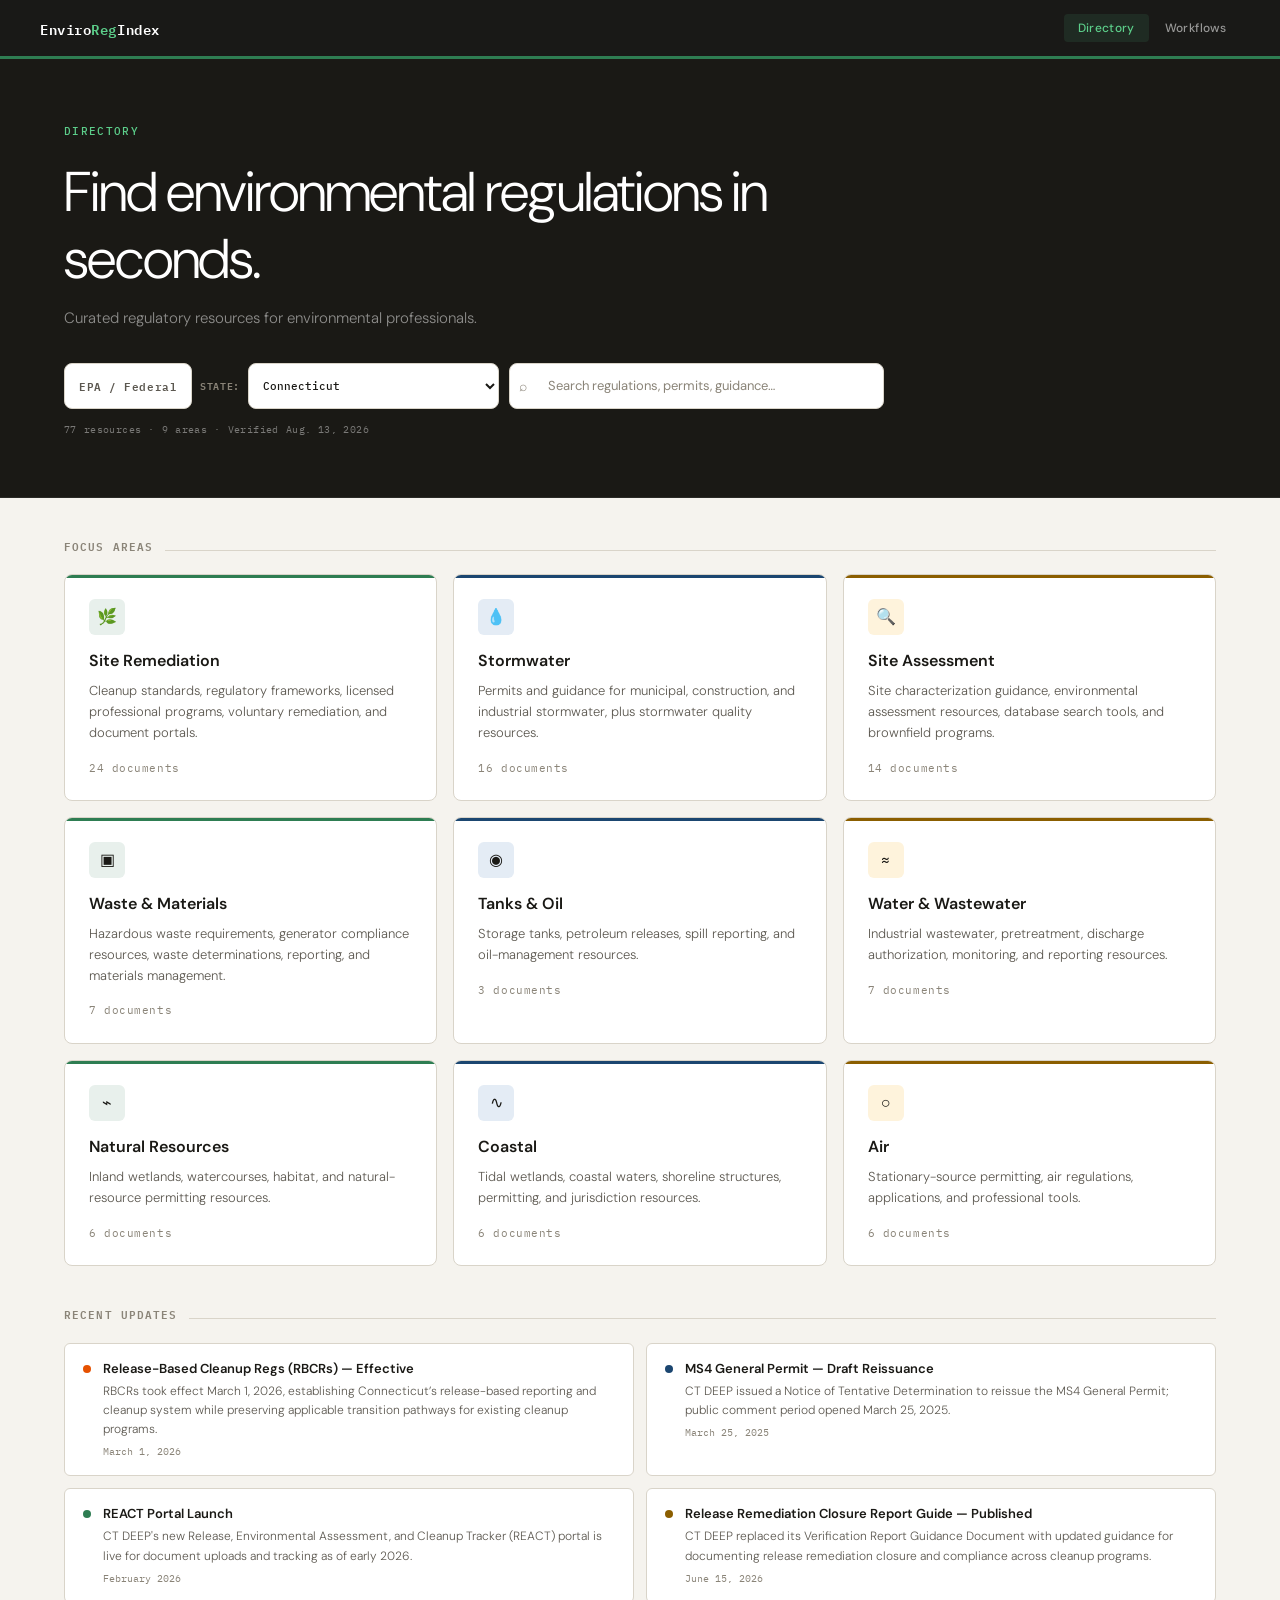
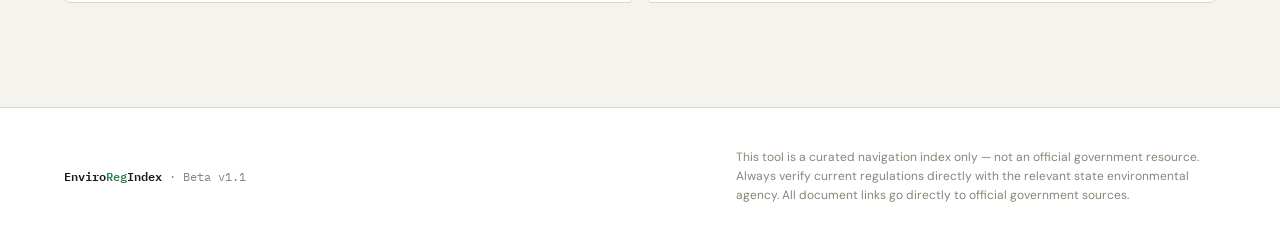
==== commit 5c579742: "Unify global header across application" ====
--- a/directory.html
+++ b/directory.html
@@ -12,27 +12,15 @@
 
   <!-- Styles -->
   <link rel="stylesheet" href="styles.css">
+  <link rel="stylesheet" href="global-header.css">
+  <script src="global-header.js" defer></script>
 </head>
 <body>
 
 <!-- ═══════════════════════════════════════════════════════════
      NAVIGATION
 ═══════════════════════════════════════════════════════════ -->
-<nav>
-  <div class="nav-inner">
-    <a class="nav-logo" href="/" aria-label="EnviroRegIndex platform home">
-      Enviro<span>Reg</span>Index
-    </a>
-
-    <div class="nav-tabs" aria-label="Primary navigation">
-      <a class="nav-tab active" id="tab-home" href="directory.html">Directory</a>
-      <a class="nav-tab" href="tasks.html">Workflows</a>
-      <a class="nav-tab" href="#">About</a>
-      <a class="nav-tab" href="#globalSearch">Search</a>
-      <span class="nav-tab" id="tab-search" hidden>Search results</span>
-    </div>
-  </div>
-</nav>
+<eri-global-header active="directory"></eri-global-header>
 
 <!-- ═══════════════════════════════════════════════════════════
      HOME VIEW
--- a/styles.css
+++ b/styles.css
@@ -41,38 +41,6 @@
 
 .mono { font-family: 'IBM Plex Mono', monospace; }
 
-/* ── Navigation ─────────────────────────────────────────────── */
-nav {
-  background: var(--text-primary);
-  border-bottom: 3px solid var(--accent-green-mid);
-  position: sticky;
-  top: 0;
-  z-index: 100;
-}
-
-.nav-inner {
-  max-width: 1200px;
-  margin: 0 auto;
-  padding: 0 24px;
-  display: flex;
-  align-items: center;
-  gap: 24px;
-  height: 56px;
-}
-
-.nav-logo {
-  font-family: 'IBM Plex Mono', monospace;
-  font-size: 14px;
-  font-weight: 600;
-  color: #FFFFFF;
-  letter-spacing: 0.04em;
-  text-decoration: none;
-  flex-shrink: 0;
-  cursor: pointer;
-}
-
-.nav-logo span { color: #5CCE8A; }
-
 #globalSearch {
   width: 100%;
   padding: 8px 12px 8px 36px;
@@ -101,30 +69,6 @@
   font-size: 14px;
   pointer-events: none;
 }
-
-.nav-tabs {
-  display: flex;
-  gap: 2px;
-  margin-left: auto;
-}
-
-.nav-tab {
-  padding: 6px 14px;
-  font-size: 12px;
-  font-weight: 500;
-  letter-spacing: 0.03em;
-  text-decoration: none;
-  color: rgba(255,255,255,0.55);
-  border-radius: 4px;
-  transition: all 0.15s;
-  cursor: pointer;
-  border: none;
-  background: none;
-  white-space: nowrap;
-}
-
-.nav-tab:hover { color: #FFFFFF; background: rgba(255,255,255,0.08); }
-.nav-tab.active { color: #5CCE8A; background: rgba(92,206,138,0.1); }
 
 /* ── Jurisdiction Selector ──────────────────────────────────── */
 .state-bar {
@@ -832,22 +776,8 @@
 
 /* ── Responsive / Mobile ────────────────────────────────────── */
 
-/* Tablet */
-@media (max-width: 1100px) {
-  .nav-inner { gap: 16px; }
-}
-
 /* Mobile */
 @media (max-width: 768px) {
-
-  /* Nav */
-  .nav-inner { gap: 10px; padding: 0 16px; }
-  .nav-logo { font-size: 12px; }
-  .nav-tabs { gap: 0; overflow-x: auto; scrollbar-width: none; }
-  .nav-tabs::-webkit-scrollbar { display: none; }
-  .nav-tab { padding: 6px 8px; font-size: 11px; }
-  .nav-tab[href="#"] { display: none; }
-
   /* Directory controls */
   .directory-tools { flex-direction: column; }
   .state-bar, .directory-search-wrap { width: 100%; }
--- a/global-header.css
+++ b/global-header.css
@@ -0,0 +1,75 @@
+eri-global-header {
+  display: block;
+  position: sticky;
+  top: 0;
+  z-index: 100;
+}
+
+.global-header {
+  background: #191917;
+  border-bottom: 3px solid #2e7d52;
+}
+
+.global-header-inner {
+  width: min(1200px, calc(100% - 48px));
+  min-height: 56px;
+  margin: 0 auto;
+  display: flex;
+  align-items: center;
+  justify-content: space-between;
+  gap: 24px;
+}
+
+.global-header-logo {
+  flex-shrink: 0;
+  color: #fff;
+  font: 600 14px 'IBM Plex Mono', monospace;
+  letter-spacing: 0.04em;
+  text-decoration: none;
+}
+
+.global-header-logo span { color: #5cce8a; }
+
+.global-header-nav {
+  display: flex;
+  align-items: center;
+  gap: 2px;
+}
+
+.global-header-link {
+  padding: 6px 14px;
+  border-radius: 4px;
+  color: rgba(255, 255, 255, 0.55);
+  font: 500 12px 'DM Sans', sans-serif;
+  letter-spacing: 0.03em;
+  text-decoration: none;
+  white-space: nowrap;
+  transition: color 0.15s, background 0.15s;
+}
+
+.global-header-link:hover {
+  color: #fff;
+  background: rgba(255, 255, 255, 0.08);
+}
+
+.global-header-link.active {
+  color: #5cce8a;
+  background: rgba(92, 206, 138, 0.1);
+}
+
+.global-header-link:focus-visible,
+.global-header-logo:focus-visible {
+  outline: 2px solid #5cce8a;
+  outline-offset: 2px;
+}
+
+@media (max-width: 768px) {
+  .global-header-inner {
+    width: calc(100% - 32px);
+    min-height: 56px;
+    gap: 10px;
+  }
+
+  .global-header-logo { font-size: 12px; }
+  .global-header-link { padding: 6px 8px; font-size: 11px; }
+}
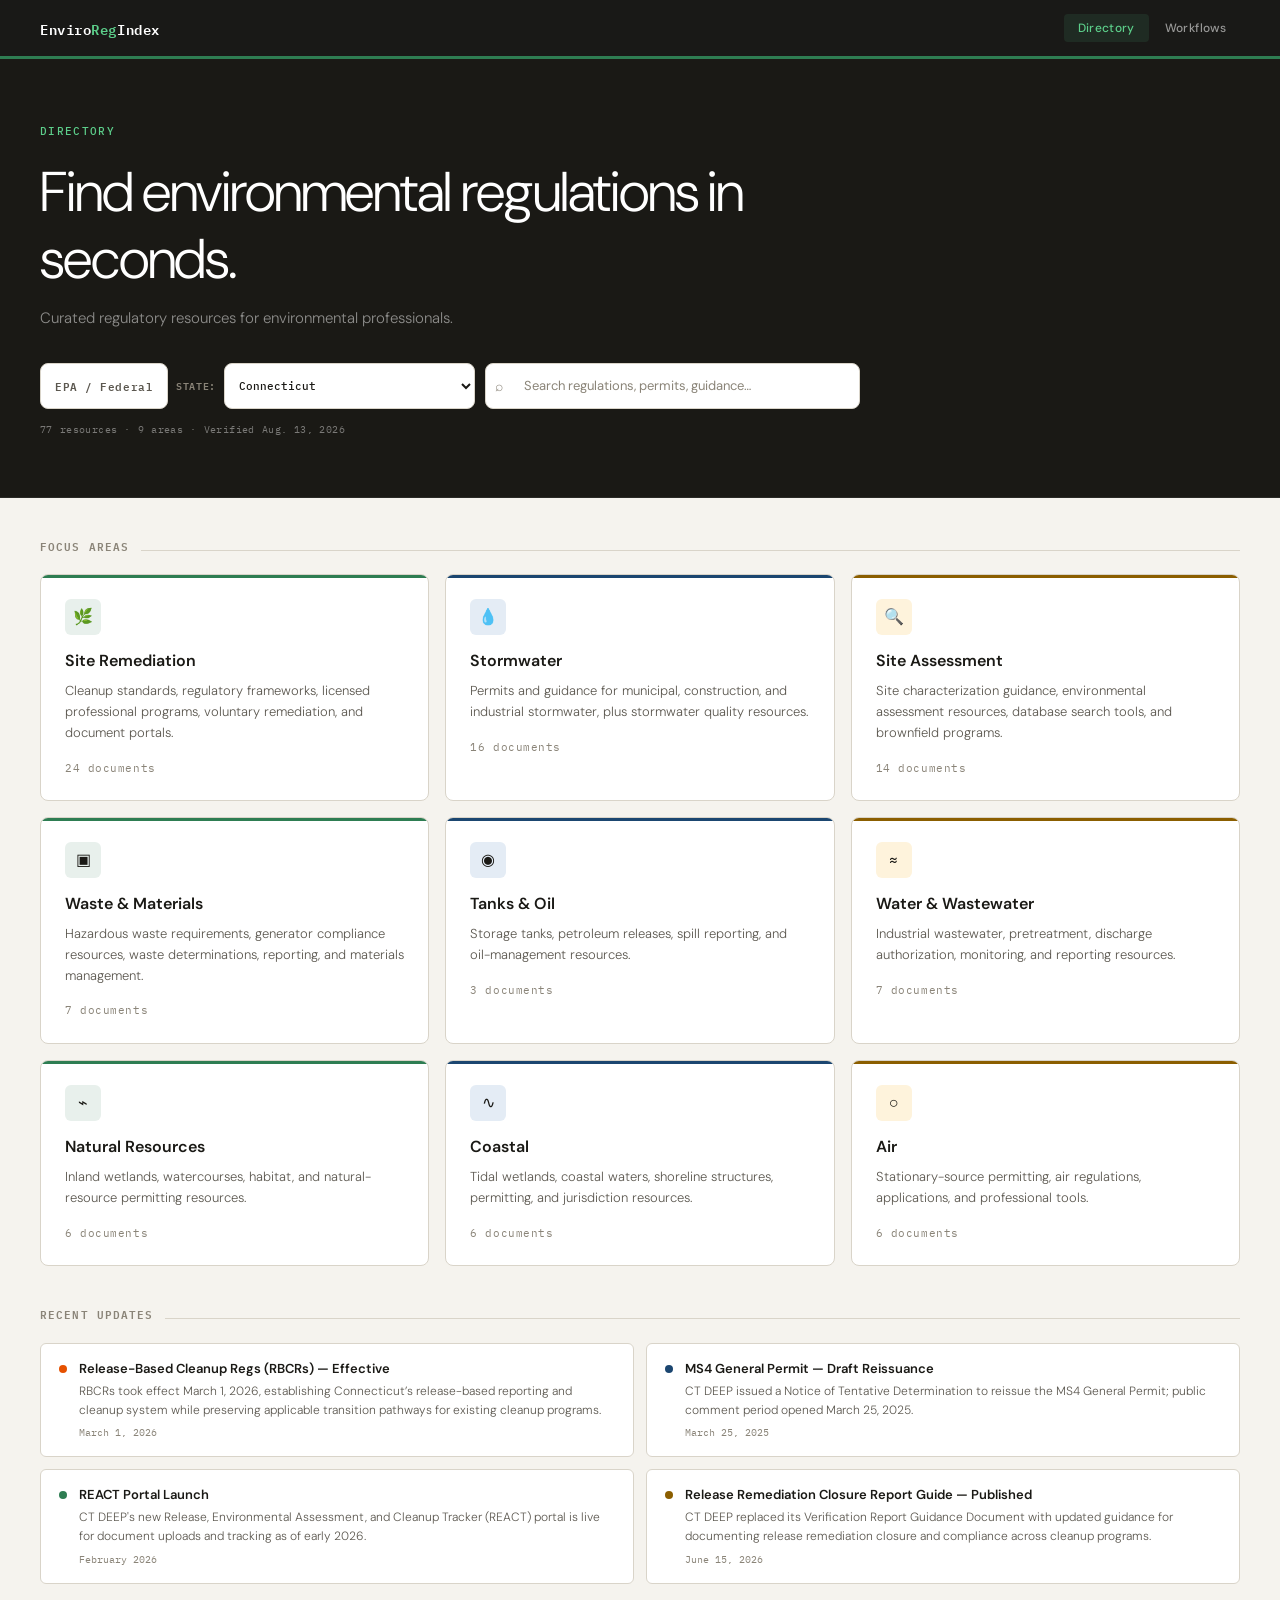
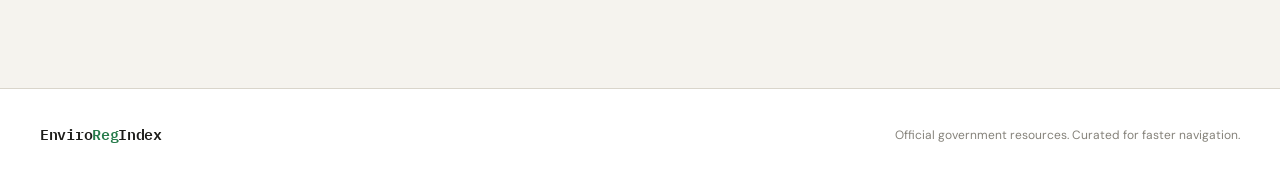
==== commit 54d0f039: "Unify the EnviroRegIndex site shell" ====
--- a/directory.html
+++ b/directory.html
@@ -12,8 +12,8 @@
 
   <!-- Styles -->
   <link rel="stylesheet" href="styles.css">
-  <link rel="stylesheet" href="global-header.css">
-  <script src="global-header.js" defer></script>
+  <link rel="stylesheet" href="site-shell.css">
+  <script src="site-shell.js" defer></script>
 </head>
 <body>
 
@@ -112,19 +112,7 @@
 <!-- ═══════════════════════════════════════════════════════════
      FOOTER
 ═══════════════════════════════════════════════════════════ -->
-<footer>
-  <div class="footer-inner">
-    <div class="footer-logo">
-      Enviro<span>Reg</span>Index
-      <span style="color:var(--text-muted);font-weight:400"> · Beta v1.1</span>
-    </div>
-    <p class="footer-note">
-      This tool is a curated navigation index only — not an official government resource.
-      Always verify current regulations directly with the relevant state environmental agency.
-      All document links go directly to official government sources.
-    </p>
-  </div>
-</footer>
+<eri-global-footer></eri-global-footer>
 
 <!-- Application script -->
 <script src="jurisdictions.js"></script>
--- a/styles.css
+++ b/styles.css
@@ -736,44 +736,6 @@
   padding: 0 1px;
 }
 
-/* ── Footer ─────────────────────────────────────────────────── */
-footer {
-  margin-top: 64px;
-  border-top: 1px solid var(--border);
-  padding: 28px 0;
-  background: var(--surface);
-}
-
-.footer-inner {
-  max-width: 1200px;
-  margin: 0 auto;
-  padding: 0 24px;
-  display: flex;
-  align-items: center;
-  justify-content: space-between;
-  flex-wrap: wrap;
-  gap: 12px;
-}
-
-.footer-logo {
-  font-family: 'IBM Plex Mono', monospace;
-  font-size: 12px;
-  font-weight: 600;
-  color: var(--text-primary);
-}
-
-.footer-logo span { color: var(--accent-green-mid); }
-
-.footer-note {
-  font-size: 12px;
-  color: var(--text-muted);
-  max-width: 480px;
-  line-height: 1.6;
-}
-
-.footer-note a { color: var(--accent-green-mid); text-decoration: none; }
-.footer-note a:hover { text-decoration: underline; }
-
 /* ── Responsive / Mobile ────────────────────────────────────── */
 
 /* Mobile */
@@ -865,10 +827,6 @@
   .filter-bar::-webkit-scrollbar { display: none; }
   .result-count { display: none; }
 
-  /* Footer */
-  footer { margin-top: 40px; }
-  .footer-inner { flex-direction: column; align-items: flex-start; gap: 8px; }
-  .footer-note  { max-width: 100%; }
 }
 
 /* Very small phones */
--- a/site-shell.css
+++ b/site-shell.css
@@ -0,0 +1,159 @@
+/* One site frame for every EnviroRegIndex experience. */
+:root {
+  --site-content-max: 1200px;
+  --site-gutter: 24px;
+  --site-gutter-mobile: 16px;
+  --site-shell-border: #d9d5cb;
+}
+
+eri-global-header {
+  display: block;
+  position: sticky;
+  top: 0;
+  z-index: 100;
+}
+
+.global-header {
+  background: #191917;
+  border-bottom: 3px solid #2e7d52;
+}
+
+.global-header-inner {
+  width: min(var(--site-content-max), calc(100% - (2 * var(--site-gutter))));
+  min-height: 56px;
+  margin: 0 auto;
+  display: flex;
+  align-items: center;
+  justify-content: space-between;
+  gap: 24px;
+}
+
+.global-header-logo {
+  flex-shrink: 0;
+  color: #fff;
+  font: 600 14px 'IBM Plex Mono', monospace;
+  letter-spacing: 0.04em;
+  text-decoration: none;
+}
+
+.global-header-logo span { color: #5cce8a; }
+
+.global-header-nav {
+  display: flex;
+  align-items: center;
+  gap: 2px;
+}
+
+.global-header-link {
+  padding: 6px 14px;
+  border-radius: 4px;
+  color: rgba(255, 255, 255, 0.55);
+  font: 500 12px 'DM Sans', sans-serif;
+  letter-spacing: 0.03em;
+  text-decoration: none;
+  white-space: nowrap;
+  transition: color 0.15s, background 0.15s;
+}
+
+.global-header-link:hover {
+  color: #fff;
+  background: rgba(255, 255, 255, 0.08);
+}
+
+.global-header-link.active {
+  color: #5cce8a;
+  background: rgba(92, 206, 138, 0.1);
+}
+
+.global-header-link:focus-visible,
+.global-header-logo:focus-visible {
+  outline: 2px solid #5cce8a;
+  outline-offset: 2px;
+}
+
+eri-global-footer {
+  display: block;
+  margin-top: auto;
+}
+
+.global-footer {
+  margin-top: 64px;
+  padding: 0;
+  border-top: 1px solid var(--site-shell-border);
+  background: #fff;
+}
+
+.global-footer-inner {
+  width: min(var(--site-content-max), calc(100% - (2 * var(--site-gutter))));
+  min-height: 92px;
+  margin: 0 auto;
+  display: flex;
+  align-items: center;
+  justify-content: space-between;
+  gap: 24px;
+}
+
+.global-footer-logo {
+  color: #1d1d1a;
+  font: 600 15px 'IBM Plex Mono', monospace;
+  letter-spacing: -0.02em;
+  white-space: nowrap;
+}
+
+.global-footer-logo span { color: #247a49; }
+
+.global-footer-inner p {
+  margin: 0;
+  color: #85827a;
+  font: 400 12px 'DM Sans', sans-serif;
+  text-align: right;
+}
+
+/* Shared outer content width; page-specific components retain their own layout. */
+.container,
+.hero-inner,
+.platform-main,
+.workflow-main,
+.workflow-detail-main {
+  width: min(var(--site-content-max), calc(100% - (2 * var(--site-gutter))));
+  max-width: none;
+  margin-left: auto;
+  margin-right: auto;
+  padding-left: 0;
+  padding-right: 0;
+}
+
+#workflow-content,
+.workflow-detail-loading,
+.workflow-detail-error { max-width: 980px; }
+
+@media (max-width: 768px) {
+  .global-header-inner {
+    width: calc(100% - (2 * var(--site-gutter-mobile)));
+    min-height: 56px;
+    gap: 10px;
+  }
+
+  .global-header-logo { font-size: 12px; }
+  .global-header-link { padding: 6px 8px; font-size: 11px; }
+
+  .global-footer-inner {
+    width: calc(100% - (2 * var(--site-gutter-mobile)));
+    min-height: 112px;
+    padding: 24px 0;
+    flex-direction: column;
+    align-items: flex-start;
+    justify-content: center;
+    gap: 8px;
+  }
+
+  .global-footer-inner p { text-align: left; }
+
+  .container,
+  .hero-inner,
+  .platform-main,
+  .workflow-main,
+  .workflow-detail-main {
+    width: calc(100% - (2 * var(--site-gutter-mobile)));
+  }
+}
